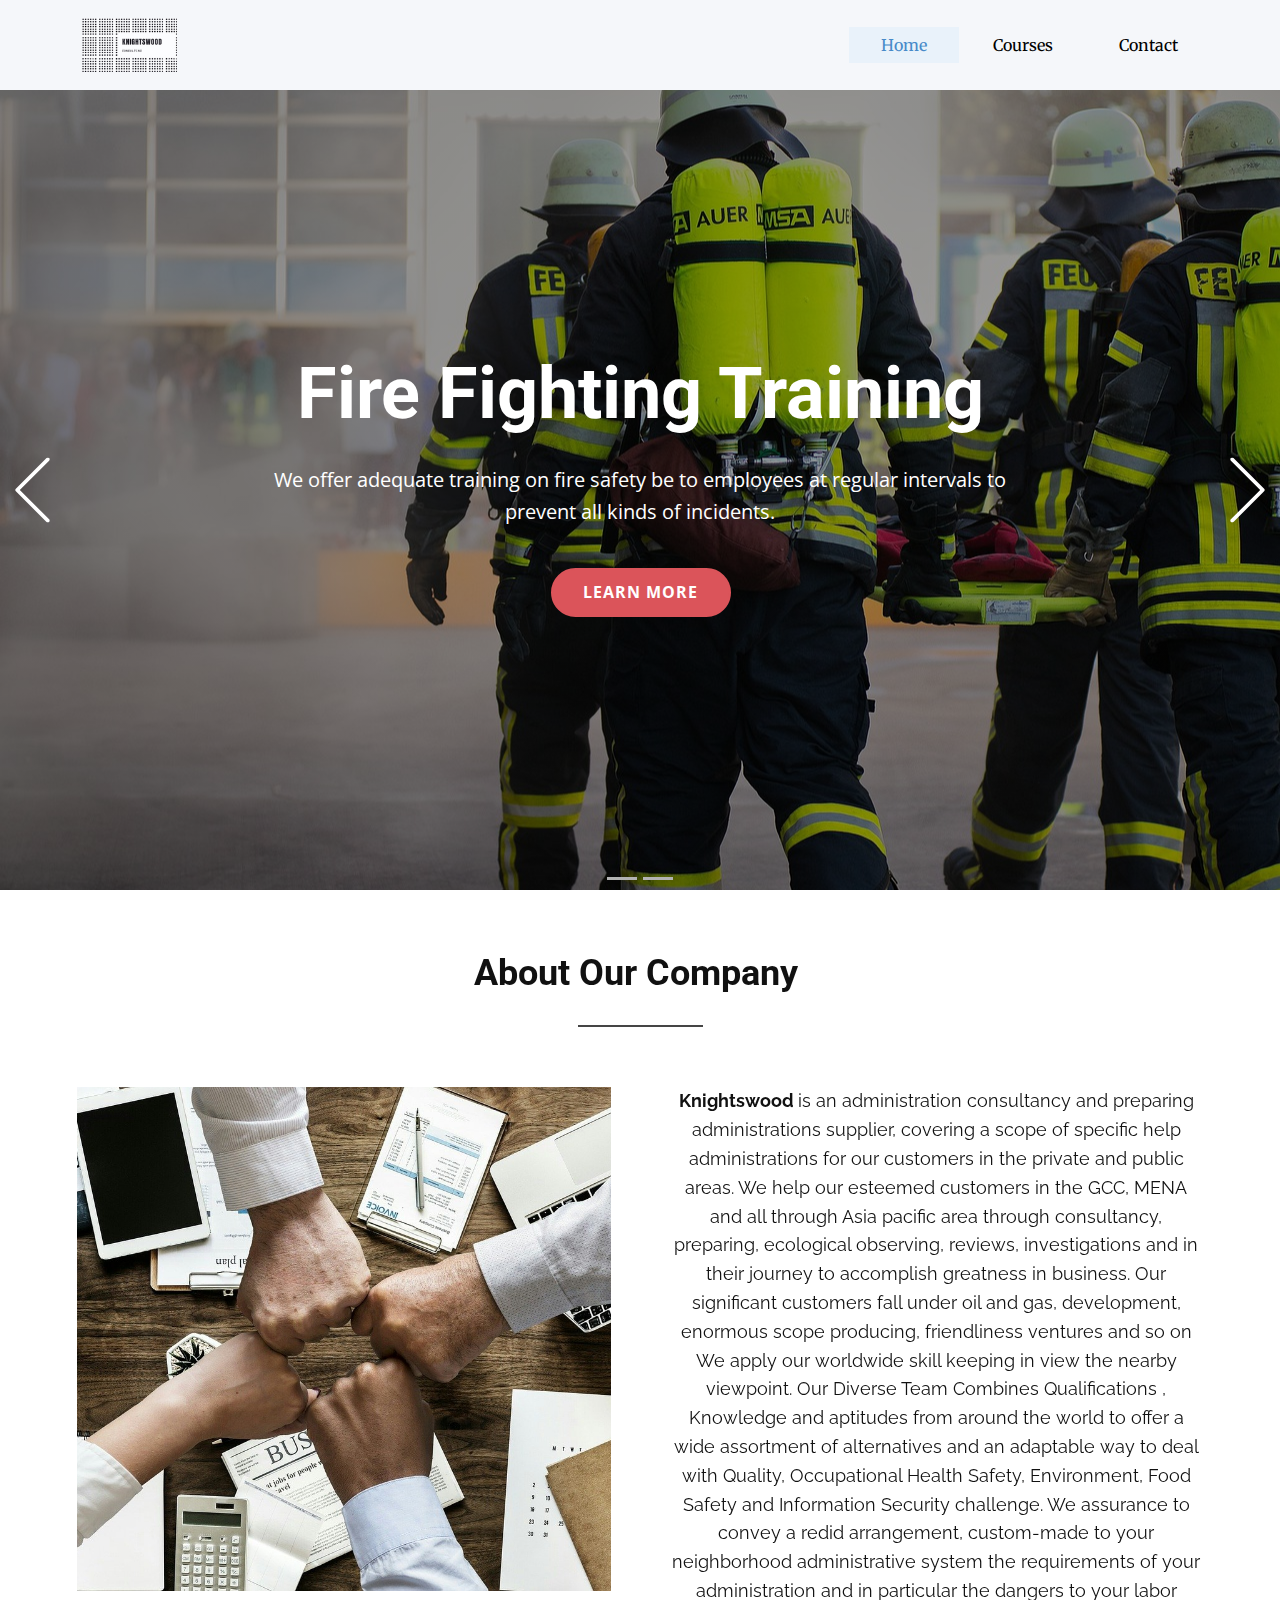
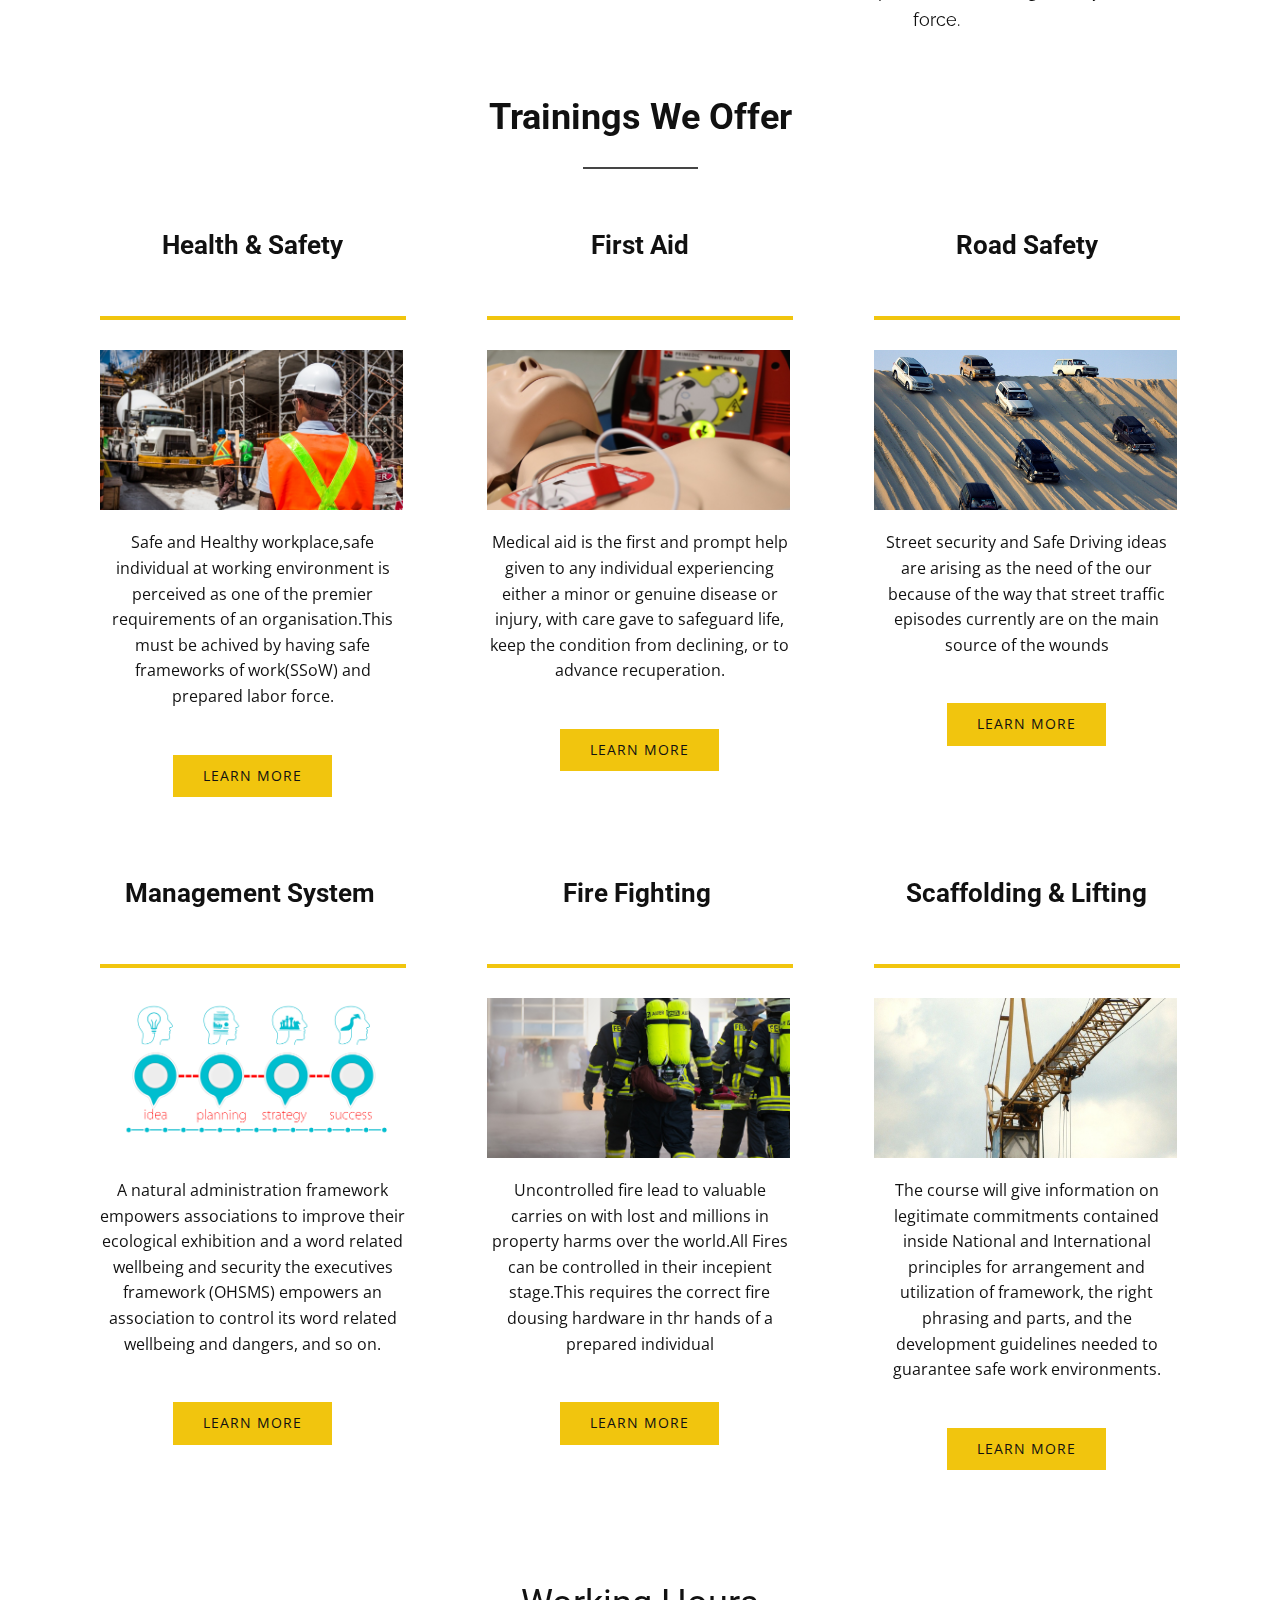
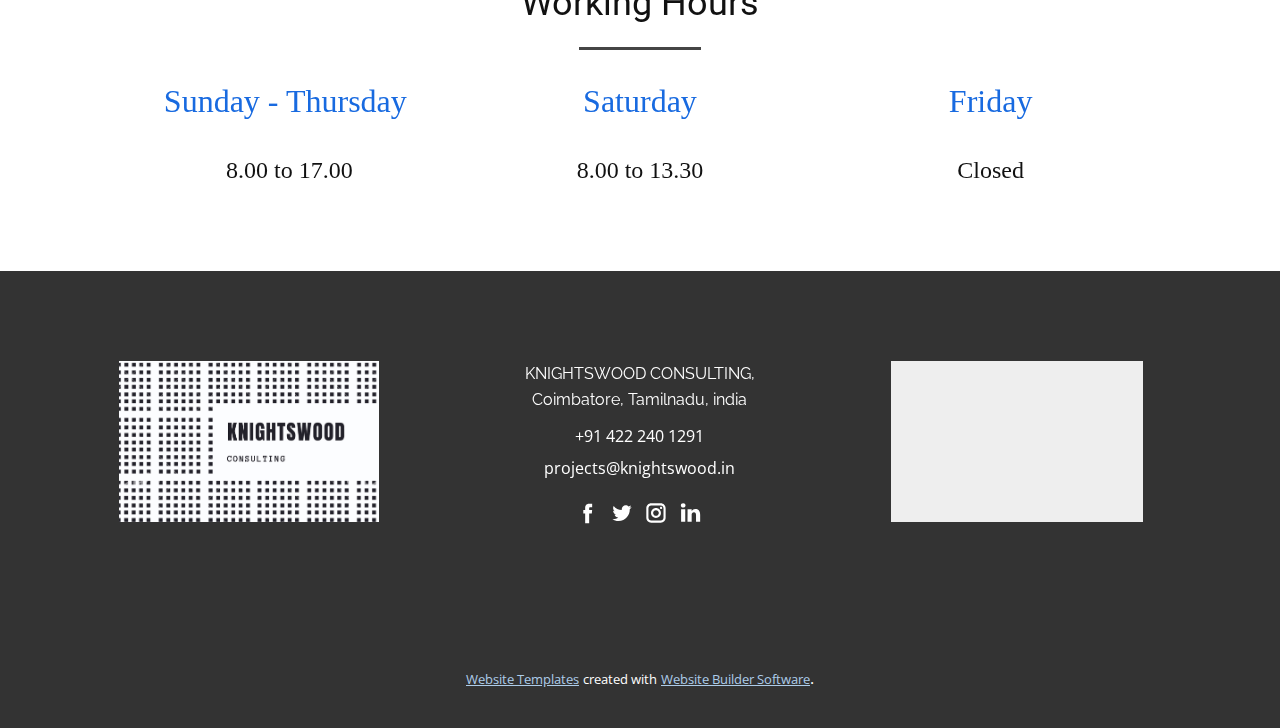
==== index.html @ fbf3221a "first commit" ====
<!DOCTYPE html>
<html style="font-size: 16px;">
  <head>
    <meta name="viewport" content="width=device-width, initial-scale=1.0">
    <meta charset="utf-8">
    <meta name="keywords" content="Fire Fighting Training, Defensive Driving Training, About Our Company, Trainings We Offer, Working Hours, Sunday - Thursday&nbsp;​, Saturday, Friday">
    <meta name="description" content="">
    <meta name="page_type" content="np-template-header-footer-from-plugin">
    <title>index</title>
    <link rel="stylesheet" href="nicepage.css" media="screen">
<link rel="stylesheet" href="index.css" media="screen">
    <script class="u-script" type="text/javascript" src="jquery.js" defer=""></script>
    <script class="u-script" type="text/javascript" src="nicepage.js" defer=""></script>
    <meta name="generator" content="Nicepage 3.0.9, nicepage.com">
    
    
    <link id="u-theme-google-font" rel="stylesheet" href="https://fonts.googleapis.com/css?family=Roboto:100,100i,300,300i,400,400i,500,500i,700,700i,900,900i|Open+Sans:300,300i,400,400i,600,600i,700,700i,800,800i">
    <link id="u-page-google-font" rel="stylesheet" href="https://fonts.googleapis.com/css?family=Raleway:100,100i,200,200i,300,300i,400,400i,500,500i,600,600i,700,700i,800,800i,900,900i|Merriweather:300,300i,400,400i,700,700i,900,990i">
    
    
    
    
    
    <script type="application/ld+json">{
		"@context": "http://schema.org",
		"@type": "Organization",
		"name": "",
		"url": "index.html",
		"logo": "images/logo1.png",
		"sameAs": []
}</script>
    <meta property="og:title" content="index">
    <meta property="og:type" content="website">
    <meta name="theme-color" content="#478ac9">
    <link rel="canonical" href="index.html">
    <meta property="og:url" content="index.html">
  </head>
  <body data-home-page="index.html" data-home-page-title="index" class="u-body"><header class="u-clearfix u-header u-palette-5-light-3 u-header" id="sec-bc02"><div class="u-clearfix u-sheet u-valign-middle u-sheet-1">
        <a href="https://nicepage.com" class="u-image u-logo u-image-1" data-image-width="150" data-image-height="86">
          <img src="images/logo1.png" class="u-logo-image u-logo-image-1" data-image-width="95.2308">
        </a>
        <nav class="u-menu u-menu-dropdown u-offcanvas u-menu-1">
          <div class="menu-collapse u-custom-font u-font-merriweather" style="font-size: 1rem; letter-spacing: 0px;">
            <a class="u-active-palette-1-light-3 u-border-active-palette-1-base u-border-hover-palette-1-light-1 u-border-no-left u-border-no-right u-border-no-top u-button-style u-custom-left-right-menu-spacing u-custom-padding-bottom u-custom-top-bottom-menu-spacing u-hover-grey-15 u-nav-link u-text-active-palette-1-base u-text-black u-text-hover-grey-75" href="#">
              <svg><use xmlns:xlink="http://www.w3.org/1999/xlink" xlink:href="#menu-hamburger"></use></svg>
              <svg version="1.1" xmlns="http://www.w3.org/2000/svg" xmlns:xlink="http://www.w3.org/1999/xlink"><defs><symbol id="menu-hamburger" viewBox="0 0 16 16" style="width: 16px; height: 16px;"><rect y="1" width="16" height="2"></rect><rect y="7" width="16" height="2"></rect><rect y="13" width="16" height="2"></rect>
</symbol>
</defs></svg>
            </a>
          </div>
          <div class="u-custom-menu u-nav-container">
            <ul class="u-custom-font u-font-merriweather u-nav u-spacing-2 u-unstyled u-nav-1"><li class="u-nav-item"><a class="u-active-palette-1-light-3 u-border-active-palette-1-base u-border-hover-palette-1-light-1 u-button-style u-hover-grey-15 u-nav-link u-text-active-palette-1-base u-text-black u-text-hover-grey-75" href="index.html" style="padding: 10px 32px;">Home</a>
</li><li class="u-nav-item"><a class="u-active-palette-1-light-3 u-border-active-palette-1-base u-border-hover-palette-1-light-1 u-button-style u-hover-grey-15 u-nav-link u-text-active-palette-1-base u-text-black u-text-hover-grey-75" href="Courses.html" style="padding: 10px 32px;">Courses</a>
</li><li class="u-nav-item"><a class="u-active-palette-1-light-3 u-border-active-palette-1-base u-border-hover-palette-1-light-1 u-button-style u-hover-grey-15 u-nav-link u-text-active-palette-1-base u-text-black u-text-hover-grey-75" href="Contact.html" style="padding: 10px 32px;">Contact</a>
</li></ul>
          </div>
          <div class="u-custom-menu u-nav-container-collapse">
            <div class="u-black u-container-style u-inner-container-layout u-opacity u-opacity-95 u-sidenav">
              <div class="u-sidenav-overflow">
                <div class="u-menu-close"></div>
                <ul class="u-align-center u-custom-font u-font-merriweather u-nav u-popupmenu-items u-unstyled u-nav-2"><li class="u-nav-item"><a class="u-button-style u-nav-link" href="index.html" style="padding: 10px 32px;">Home</a>
</li><li class="u-nav-item"><a class="u-button-style u-nav-link" href="Courses.html" style="padding: 10px 32px;">Courses</a>
</li><li class="u-nav-item"><a class="u-button-style u-nav-link" href="Contact.html" style="padding: 10px 32px;">Contact</a>
</li></ul>
              </div>
            </div>
            <div class="u-black u-menu-overlay u-opacity u-opacity-70"></div>
          </div>
        </nav>
      </div></header>
    <section id="carousel_bca4" class="u-carousel u-slide u-block-9ef8-1" data-u-ride="carousel" data-interval="5000">
      <ol class="u-absolute-hcenter u-carousel-indicators u-block-9ef8-2">
        <li data-u-target="#carousel_bca4" data-u-slide-to="0" class="u-active u-grey-30"></li>
        <li data-u-target="#carousel_bca4" class="u-grey-30" data-u-slide-to="1"></li>
      </ol>
      <div class="u-carousel-inner" role="listbox">
        <div class="skrollable skrollable-between u-active u-align-center u-carousel-item u-clearfix u-image u-shading u-section-1-1" src="" data-image-width="1280" data-image-height="853">
          <div class="u-clearfix u-sheet u-sheet-1">
            <h1 class="u-text u-text-1">Fire Fighting Training</h1>
            <p class="u-large-text u-text u-text-variant u-text-2">We offer adequate training on fire safety be to employees at regular intervals to prevent all kinds of incidents.</p>
            <div class="u-clearfix u-layout-wrap u-layout-wrap-1">
              <div class="u-layout">
                <div class="u-layout-row">
                  <div class="u-align-center-sm u-align-center-xs u-align-right-lg u-align-right-md u-align-right-xl u-container-style u-layout-cell u-left-cell u-size-60 u-layout-cell-1">
                    <div class="u-container-layout u-valign-bottom u-container-layout-1">
                      <a href="https://nicepage.com/templates" class="u-align-center u-border-2 u-border-palette-2-base u-btn u-btn-round u-button-style u-palette-2-base u-radius-50 u-btn-1">Learn More</a>
                    </div>
                  </div>
                </div>
              </div>
            </div>
          </div>
        </div>
        <div class="skrollable skrollable-between u-align-center u-carousel-item u-clearfix u-image u-shading u-section-1-2" src="" data-image-width="1280" data-image-height="853">
          <div class="u-clearfix u-sheet u-sheet-1">
            <h1 class="u-text u-text-1">Defensive Driving Training</h1>
            <p class="u-large-text u-text u-text-variant u-text-2">Protective driving is a type of preparation for vehicle drivers that makes them aware about the driving guidelines, standard driving practices and the necessary driving mechanics.</p>
            <a href="https://nicepage.com/wordpress-website-builder" class="u-border-2 u-border-palette-2-base u-btn u-btn-round u-button-style u-palette-2-base u-radius-50 u-btn-1">Learn More</a>
            <div class="u-border-3 u-border-palette-1-base u-container-style u-group u-group-1">
              <div class="u-container-layout u-container-layout-1"></div>
            </div>
            <div class="u-border-3 u-border-palette-1-base u-container-style u-group u-group-2">
              <div class="u-container-layout u-container-layout-2"></div>
            </div>
          </div>
        </div>
      </div>
      <a class="u-absolute-vcenter u-carousel-control u-carousel-control-prev u-text-body-alt-color u-block-9ef8-3" href="#carousel_bca4" role="button" data-u-slide="prev">
        <span aria-hidden="true">
          <svg viewBox="0 0 477.175 477.175"><path d="M145.188,238.575l215.5-215.5c5.3-5.3,5.3-13.8,0-19.1s-13.8-5.3-19.1,0l-225.1,225.1c-5.3,5.3-5.3,13.8,0,19.1l225.1,225
                    c2.6,2.6,6.1,4,9.5,4s6.9-1.3,9.5-4c5.3-5.3,5.3-13.8,0-19.1L145.188,238.575z"></path></svg>
        </span>
        <span class="sr-only">Previous</span>
      </a>
      <a class="u-absolute-vcenter u-carousel-control u-carousel-control-next u-text-body-alt-color u-block-9ef8-4" href="#carousel_bca4" role="button" data-u-slide="next">
        <span aria-hidden="true">
          <svg viewBox="0 0 477.175 477.175"><path d="M360.731,229.075l-225.1-225.1c-5.3-5.3-13.8-5.3-19.1,0s-5.3,13.8,0,19.1l215.5,215.5l-215.5,215.5
                    c-5.3,5.3-5.3,13.8,0,19.1c2.6,2.6,6.1,4,9.5,4c3.4,0,6.9-1.3,9.5-4l225.1-225.1C365.931,242.875,365.931,234.275,360.731,229.075z"></path></svg>
        </span>
        <span class="sr-only">Next</span>
      </a>
    </section>
    <section class="u-clearfix u-section-2" id="sec-6fca">
      <div class="u-clearfix u-sheet u-valign-middle-sm u-valign-middle-xs u-sheet-1">
        <h2 class="u-text u-text-1">About Our Company</h2>
        <div class="u-border-2 u-border-grey-dark-1 u-line u-line-horizontal u-line-1"></div>
        <div class="u-clearfix u-expanded-width u-gutter-0 u-layout-wrap u-layout-wrap-1">
          <div class="u-layout">
            <div class="u-layout-row">
              <div class="u-align-center-sm u-align-center-xs u-container-style u-expand-resize u-layout-cell u-left-cell u-size-30-xl u-size-59-lg u-size-59-md u-size-59-sm u-size-59-xs u-layout-cell-1">
                <div class="u-container-layout u-valign-top-xl u-container-layout-1">
                  <img class="u-image u-image-1" src="images/55e2d4404350a814f6da8c7dda793678153bdee757596c48732f7dd39648c158b0_1280.jpg" data-image-width="1280" data-image-height="807">
                </div>
              </div>
              <div class="u-align-center u-container-style u-expand-resize u-layout-cell u-right-cell u-size-1-lg u-size-1-md u-size-1-sm u-size-1-xs u-size-30-xl u-layout-cell-2">
                <div class="u-container-layout u-valign-top-xl u-container-layout-2">
                  <p class="u-align-center u-custom-font u-font-raleway u-large-text u-text u-text-variant u-text-2"><b>Knightswood </b>is an administration consultancy and preparing administrations supplier, covering a scope of specific help administrations for our customers in the private and public areas. We help our esteemed customers in the GCC, MENA and all through Asia pacific area through consultancy, preparing, ecological observing, reviews, investigations and in their journey to accomplish greatness in business. Our significant customers fall under oil and gas, development, enormous scope producing, friendliness ventures and so on We apply our worldwide skill keeping in view the nearby viewpoint. Our Diverse Team Combines Qualifications , Knowledge and aptitudes from around the world to offer a wide assortment of alternatives and an adaptable way to deal with Quality, Occupational Health Safety, Environment, Food Safety and Information Security challenge. We assurance to convey a redid arrangement, custom-made to your neighborhood administrative system the requirements of your administration and in particular the dangers to your labor force.
                  </p>
                </div>
              </div>
            </div>
          </div>
        </div>
      </div>
    </section>
    <section class="u-clearfix u-white u-section-3" id="sec-21d0">
      <div class="u-clearfix u-sheet u-sheet-1">
        <h2 class="u-text u-text-1">Trainings We Offer</h2>
        <div class="u-border-2 u-border-grey-dark-1 u-line u-line-horizontal u-line-1"></div>
        <div class="u-expanded-width u-list u-repeater u-list-1">
          <div class="u-container-style u-list-item u-repeater-item u-video-cover u-white">
            <div class="u-container-layout u-similar-container u-container-layout-1">
              <h3 class="u-align-center u-text u-text-2">Health &amp; Safety </h3>
              <div class="u-border-4 u-border-palette-3-base u-expanded-width u-line u-line-horizontal u-line-2"></div>
              <img alt="" class="u-expanded-width-lg u-expanded-width-md u-expanded-width-sm u-expanded-width-xs u-image u-image-default u-image-1" data-image-width="150" data-image-height="99" src="images/54e5d24b4e53ac14f6da8c7dda793678153bdee757596c48732f7dd3954bc35dbe_1280.jpg">
              <p class="u-align-center u-text u-text-default u-text-3">Safe and Healthy workplace,safe individual at working environment is perceived as one of the premier requirements of an organisation.This must be achived by having safe frameworks of work(SSoW) and prepared labor force.</p>
              <a href="" class="u-align-center u-btn u-button-style u-palette-3-base u-btn-1">learn more</a>
            </div>
          </div>
          <div class="u-container-style u-list-item u-repeater-item u-video-cover u-white u-list-item-2">
            <div class="u-container-layout u-similar-container u-container-layout-2">
              <h3 class="u-align-center u-text u-text-4">First Aid</h3>
              <div class="u-border-4 u-border-palette-3-base u-expanded-width u-line u-line-horizontal u-line-3"></div>
              <img alt="" class="u-expanded-width-lg u-expanded-width-md u-expanded-width-sm u-expanded-width-xs u-image u-image-default u-image-2" data-image-width="1280" data-image-height="853" src="images/52e0dd4a4f5ba514f6da8c7dda793678153bdee757596c48732f7dd3954bc351be_1280.jpg">
              <p class="u-align-center u-text u-text-default u-text-5">Medical aid is the first and prompt help given to any individual experiencing either a minor or genuine disease or injury, with care gave to safeguard life, keep the condition from declining, or to advance recuperation.</p>
              <a href="" class="u-align-center u-btn u-button-style u-palette-3-base u-btn-2">learn more</a>
            </div>
          </div>
          <div class="u-container-style u-list-item u-repeater-item u-video-cover u-white u-list-item-3">
            <div class="u-container-layout u-similar-container u-container-layout-3">
              <h3 class="u-align-center u-text u-text-6">Road Safety</h3>
              <div class="u-border-4 u-border-palette-3-base u-expanded-width u-line u-line-horizontal u-line-4"></div>
              <img alt="" class="u-expanded-width-lg u-expanded-width-md u-expanded-width-sm u-expanded-width-xs u-image u-image-default u-image-3" data-image-width="150" data-image-height="117" src="images/309035320-0.jpeg">
              <p class="u-align-center u-text u-text-default u-text-7">Street security and Safe Driving ideas are arising as the need of the our because of the way that street traffic episodes currently are on the main source of the wounds</p>
              <a href="" class="u-align-center u-btn u-button-style u-palette-3-base u-btn-3">learn more</a>
            </div>
          </div>
          <div class="u-container-style u-list-item u-repeater-item u-video-cover u-white u-list-item-4">
            <div class="u-container-layout u-similar-container u-container-layout-4">
              <h3 class="u-align-center u-text u-text-8">Management System&nbsp;</h3>
              <div class="u-border-4 u-border-palette-3-base u-expanded-width u-line u-line-horizontal u-line-5"></div>
              <img alt="" class="u-expanded-width-lg u-expanded-width-md u-expanded-width-sm u-expanded-width-xs u-image u-image-default u-image-4" data-image-width="150" data-image-height="99" src="images/55e1dd4a4d5bab14f6da8c7dda793678153bdee757596c48732f7dd3954ac659b1_1280.png">
              <p class="u-align-center u-text u-text-default u-text-9">A natural administration framework empowers associations to improve their ecological exhibition and a word related wellbeing and security the executives framework (OHSMS) empowers an association to control its word related wellbeing and dangers, and so on.</p>
              <a href="" class="u-align-center u-btn u-button-style u-palette-3-base u-btn-4">learn more</a>
            </div>
          </div>
          <div class="u-container-style u-list-item u-repeater-item u-video-cover u-white u-list-item-5">
            <div class="u-container-layout u-similar-container u-container-layout-5">
              <h3 class="u-align-center u-text u-text-10">Fire Fighting&nbsp;</h3>
              <div class="u-border-4 u-border-palette-3-base u-expanded-width u-line u-line-horizontal u-line-6"></div>
              <img alt="" class="u-expanded-width-lg u-expanded-width-md u-expanded-width-sm u-expanded-width-xs u-image u-image-default u-image-5" data-image-width="1280" data-image-height="853" src="images/52e4dc464e5aa414f6da8c7dda793678153bdee757596c48732f7dd3954bc35abf_1280.jpg">
              <p class="u-align-center u-text u-text-default u-text-11">Uncontrolled fire lead to valuable carries on with lost and millions in property harms over the world.All Fires can be controlled in their incepient stage.This requires the correct fire dousing hardware in thr hands of a prepared individual</p>
              <a href="" class="u-align-center u-btn u-button-style u-palette-3-base u-btn-5">learn more</a>
            </div>
          </div>
          <div class="u-container-style u-list-item u-repeater-item u-video-cover u-white u-list-item-6">
            <div class="u-container-layout u-similar-container u-container-layout-6">
              <h3 class="u-align-center u-text u-text-12">Scaffolding &amp; Lifting</h3>
              <div class="u-border-4 u-border-palette-3-base u-expanded-width u-line u-line-horizontal u-line-7"></div>
              <img alt="" class="u-expanded-width-lg u-expanded-width-md u-expanded-width-sm u-expanded-width-xs u-image u-image-default u-image-6" data-image-width="960" data-image-height="1280" src="images/5fe9d1404852b108f5d084609629317e113fdce15b4c704f75297cd69049c75e_1280.jpg">
              <p class="u-align-center u-text u-text-default u-text-13">The course will give information on legitimate commitments contained inside National and International principles for arrangement and utilization of framework, the right phrasing and parts, and the development guidelines needed to guarantee safe work environments.</p>
              <a href="" class="u-align-center u-btn u-button-style u-palette-3-base u-btn-6">learn more</a>
            </div>
          </div>
        </div>
      </div>
    </section>
    <section class="u-clearfix u-valign-middle-md u-white u-section-4" id="carousel_5b48">
      <div class="u-clearfix u-sheet u-valign-middle-xl u-sheet-1">
        <h2 class="u-text u-text-default u-text-1">Working Hours</h2>
        <div class="u-border-3 u-border-grey-dark-1 u-line u-line-horizontal u-line-1"></div>
        <div class="u-expanded-width-lg u-expanded-width-md u-expanded-width-sm u-expanded-width-xs u-list u-repeater u-list-1">
          <div class="u-container-style u-list-item u-repeater-item u-white u-list-item-1">
            <div class="u-container-layout u-similar-container u-container-layout-1">
              <h2 class="u-align-center u-custom-font u-font-georgia u-text u-text-custom-color-1 u-text-2">Sunday - Thursday&nbsp; </h2>
              <p class="u-align-center u-custom-font u-font-georgia u-text u-text-3">8.00 to 17.00</p>
            </div>
          </div>
          <div class="u-container-style u-list-item u-repeater-item u-white">
            <div class="u-container-layout u-similar-container u-container-layout-2">
              <h2 class="u-align-center u-custom-font u-font-georgia u-text u-text-custom-color-1 u-text-4">Saturday</h2>
              <p class="u-align-center u-custom-font u-font-georgia u-text u-text-5">8.00 to 13.30</p>
            </div>
          </div>
          <div class="u-container-style u-list-item u-repeater-item u-white">
            <div class="u-container-layout u-similar-container u-container-layout-3">
              <h2 class="u-align-center u-custom-font u-font-georgia u-text u-text-custom-color-1 u-text-6">Friday</h2>
              <p class="u-align-center u-custom-font u-font-georgia u-text u-text-7">Closed</p>
            </div>
          </div>
        </div>
      </div>
    </section>
    
    
    <footer class="u-clearfix u-footer u-grey-80" id="sec-cf75"><div class="u-clearfix u-sheet u-valign-middle-lg u-valign-middle-xl u-sheet-1">
        <div class="u-clearfix u-expanded-width u-gutter-34 u-layout-wrap u-layout-wrap-1">
          <div class="u-gutter-0 u-layout">
            <div class="u-layout-row">
              <div class="u-container-style u-layout-cell u-size-18-md u-size-18-sm u-size-18-xs u-size-20-lg u-size-20-xl u-layout-cell-1">
                <div class="u-container-layout u-valign-middle-xs u-container-layout-1">
                  <img class="u-expand-resize u-expanded-width-xs u-image u-image-1" src="images/logo2.png">
                </div>
              </div>
              <div class="u-align-center-sm u-align-center-xs u-container-style u-layout-cell u-size-20-lg u-size-20-xl u-size-21-md u-size-21-sm u-size-21-xs u-layout-cell-2">
                <div class="u-container-layout u-valign-top-md u-valign-top-sm u-valign-top-xs u-container-layout-2">
                  <p class="u-align-center-lg u-align-center-md u-align-center-xl u-custom-font u-font-raleway u-text u-text-1">KNIGHTSWOOD CONSULTING,<br>Coimbatore, Tamilnadu, india
                  </p>
                  <a href="tel:+91 422 240 1291" class="u-active-none u-btn u-button-style u-hover-none u-none u-text-white u-btn-1">+91 422 240 1291</a>
                  <a href="mailto:projects@knightswood.in" class="u-btn u-button-style u-none u-text-white u-btn-2">projects@knightswood.in</a>
                  <div class="u-social-icons u-spacing-10 u-social-icons-1">
                    <a class="u-social-url" target="_blank" href=""><span class="u-icon u-icon-circle u-social-facebook u-social-type-logo u-icon-1"><svg class="u-svg-link" preserveAspectRatio="xMidYMin slice" viewBox="0 0 112 112" style=""><use xmlns:xlink="http://www.w3.org/1999/xlink" xlink:href="#svg-7787"></use></svg><svg xmlns="http://www.w3.org/2000/svg" xmlns:xlink="http://www.w3.org/1999/xlink" version="1.1" xml:space="preserve" class="u-svg-content" viewBox="0 0 112 112" x="0px" y="0px" id="svg-7787"><path d="M75.5,28.8H65.4c-1.5,0-4,0.9-4,4.3v9.4h13.9l-1.5,15.8H61.4v45.1H42.8V58.3h-8.8V42.4h8.8V32.2 c0-7.4,3.4-18.8,18.8-18.8h13.8v15.4H75.5z"></path></svg></span>
                    </a>
                    <a class="u-social-url" target="_blank" href=""><span class="u-icon u-icon-circle u-social-twitter u-social-type-logo u-icon-2"><svg class="u-svg-link" preserveAspectRatio="xMidYMin slice" viewBox="0 0 112 112" style=""><use xmlns:xlink="http://www.w3.org/1999/xlink" xlink:href="#svg-55c5"></use></svg><svg xmlns="http://www.w3.org/2000/svg" xmlns:xlink="http://www.w3.org/1999/xlink" version="1.1" xml:space="preserve" class="u-svg-content" viewBox="0 0 112 112" x="0px" y="0px" id="svg-55c5"><path d="M92.2,38.2c0,0.8,0,1.6,0,2.3c0,24.3-18.6,52.4-52.6,52.4c-10.6,0.1-20.2-2.9-28.5-8.2 c1.4,0.2,2.9,0.2,4.4,0.2c8.7,0,16.7-2.9,23-7.9c-8.1-0.2-14.9-5.5-17.3-12.8c1.1,0.2,2.4,0.2,3.4,0.2c1.6,0,3.3-0.2,4.8-0.7 c-8.4-1.6-14.9-9.2-14.9-18c0-0.2,0-0.2,0-0.2c2.5,1.4,5.4,2.2,8.4,2.3c-5-3.3-8.3-8.9-8.3-15.4c0-3.4,1-6.5,2.5-9.2 c9.1,11.1,22.7,18.5,38,19.2c-0.2-1.4-0.4-2.8-0.4-4.3c0.1-10,8.3-18.2,18.5-18.2c5.4,0,10.1,2.2,13.5,5.7c4.3-0.8,8.1-2.3,11.7-4.5 c-1.4,4.3-4.3,7.9-8.1,10.1c3.7-0.4,7.3-1.4,10.6-2.9C98.9,32.3,95.7,35.5,92.2,38.2z"></path></svg></span>
                    </a>
                    <a class="u-social-url" target="_blank" href=""><span class="u-icon u-icon-circle u-social-instagram u-social-type-logo u-icon-3"><svg class="u-svg-link" preserveAspectRatio="xMidYMin slice" viewBox="0 0 112 112" style=""><use xmlns:xlink="http://www.w3.org/1999/xlink" xlink:href="#svg-3997"></use></svg><svg xmlns="http://www.w3.org/2000/svg" xmlns:xlink="http://www.w3.org/1999/xlink" version="1.1" xml:space="preserve" class="u-svg-content" viewBox="0 0 112 112" x="0px" y="0px" id="svg-3997"><path d="M55.9,32.9c-12.8,0-23.2,10.4-23.2,23.2s10.4,23.2,23.2,23.2s23.2-10.4,23.2-23.2S68.7,32.9,55.9,32.9z M55.9,69.4c-7.4,0-13.3-6-13.3-13.3c-0.1-7.4,6-13.3,13.3-13.3s13.3,6,13.3,13.3C69.3,63.5,63.3,69.4,55.9,69.4z"></path><path d="M79.7,26.8c-3,0-5.4,2.5-5.4,5.4s2.5,5.4,5.4,5.4c3,0,5.4-2.5,5.4-5.4S82.7,26.8,79.7,26.8z"></path><path d="M78.2,11H33.5C21,11,10.8,21.3,10.8,33.7v44.7c0,12.6,10.2,22.8,22.7,22.8h44.7c12.6,0,22.7-10.2,22.7-22.7 V33.7C100.8,21.1,90.6,11,78.2,11z M91,78.4c0,7.1-5.8,12.8-12.8,12.8H33.5c-7.1,0-12.8-5.8-12.8-12.8V33.7 c0-7.1,5.8-12.8,12.8-12.8h44.7c7.1,0,12.8,5.8,12.8,12.8V78.4z"></path></svg></span>
                    </a>
                    <a class="u-social-url" target="_blank" href=""><span class="u-icon u-icon-circle u-social-linkedin u-social-type-logo u-icon-4"><svg class="u-svg-link" preserveAspectRatio="xMidYMin slice" viewBox="0 0 112 112" style=""><use xmlns:xlink="http://www.w3.org/1999/xlink" xlink:href="#svg-e65d"></use></svg><svg xmlns="http://www.w3.org/2000/svg" xmlns:xlink="http://www.w3.org/1999/xlink" version="1.1" xml:space="preserve" class="u-svg-content" viewBox="0 0 112 112" x="0px" y="0px" id="svg-e65d"><path d="M33.8,96.8H14.5v-58h19.3V96.8z M24.1,30.9L24.1,30.9c-6.6,0-10.8-4.5-10.8-10.1c0-5.8,4.3-10.1,10.9-10.1 S34.9,15,35.1,20.8C35.1,26.4,30.8,30.9,24.1,30.9z M103.3,96.8H84.1v-31c0-7.8-2.7-13.1-9.8-13.1c-5.3,0-8.5,3.6-9.9,7.1 c-0.6,1.3-0.6,3-0.6,4.8V97H44.5c0,0,0.3-52.6,0-58h19.3v8.2c2.6-3.9,7.2-9.6,17.4-9.6c12.7,0,22.2,8.4,22.2,26.1V96.8z"></path></svg></span>
                    </a>
                  </div>
                </div>
              </div>
              <div class="u-align-center-sm u-align-center-xs u-align-left-md u-align-right-lg u-align-right-xl u-container-style u-layout-cell u-right-cell u-size-20-lg u-size-20-xl u-size-21-md u-size-21-sm u-size-21-xs u-layout-cell-3">
                <div class="u-container-layout u-valign-top-xs u-container-layout-3">
                  <div class="u-expanded-width-lg u-expanded-width-md u-expanded-width-xs u-grey-light-2 u-map u-map-1">
                    <div class="embed-responsive">
                      <iframe class="embed-responsive-item" src="//maps.google.com/maps?output=embed&amp;q=No%20477%20Kanuvai%2C%20Thadagam%20Main%20Rd%2C%20Somayampalayam%2C%20Tamil%20Nadu%20641108&amp;z=10&amp;t=m" data-map="[base64]"></iframe>
                    </div>
                  </div>
                </div>
              </div>
            </div>
          </div>
        </div>
      </div></footer>
    <section class="u-backlink u-clearfix u-grey-80">
      <a class="u-link" href="https://nicepage.com/website-templates" target="_blank">
        <span>Website Templates</span>
      </a>
      <p class="u-text">
        <span>created with</span>
      </p>
      <a class="u-link" href="https://nicepage.com/" target="_blank">
        <span>Website Builder Software</span>
      </a>. 
    </section><span style="height: 64px; width: 64px; margin-left: 0px; margin-right: auto; margin-top: 0px; background-image: none; right: 20px; bottom: 20px" class="u-back-to-top u-icon u-icon-circle u-opacity u-opacity-85 u-palette-1-base u-spacing-15" data-href="#">
        <svg class="u-svg-link" preserveAspectRatio="xMidYMin slice" viewBox="0 0 551.13 551.13"><use xmlns:xlink="http://www.w3.org/1999/xlink" xlink:href="#svg-1d98"></use></svg>
        <svg class="u-svg-content" enable-background="new 0 0 551.13 551.13" viewBox="0 0 551.13 551.13" xmlns="http://www.w3.org/2000/svg" id="svg-1d98"><path d="m275.565 189.451 223.897 223.897h51.668l-275.565-275.565-275.565 275.565h51.668z"></path></svg>
    </span>
  </body>
</html>
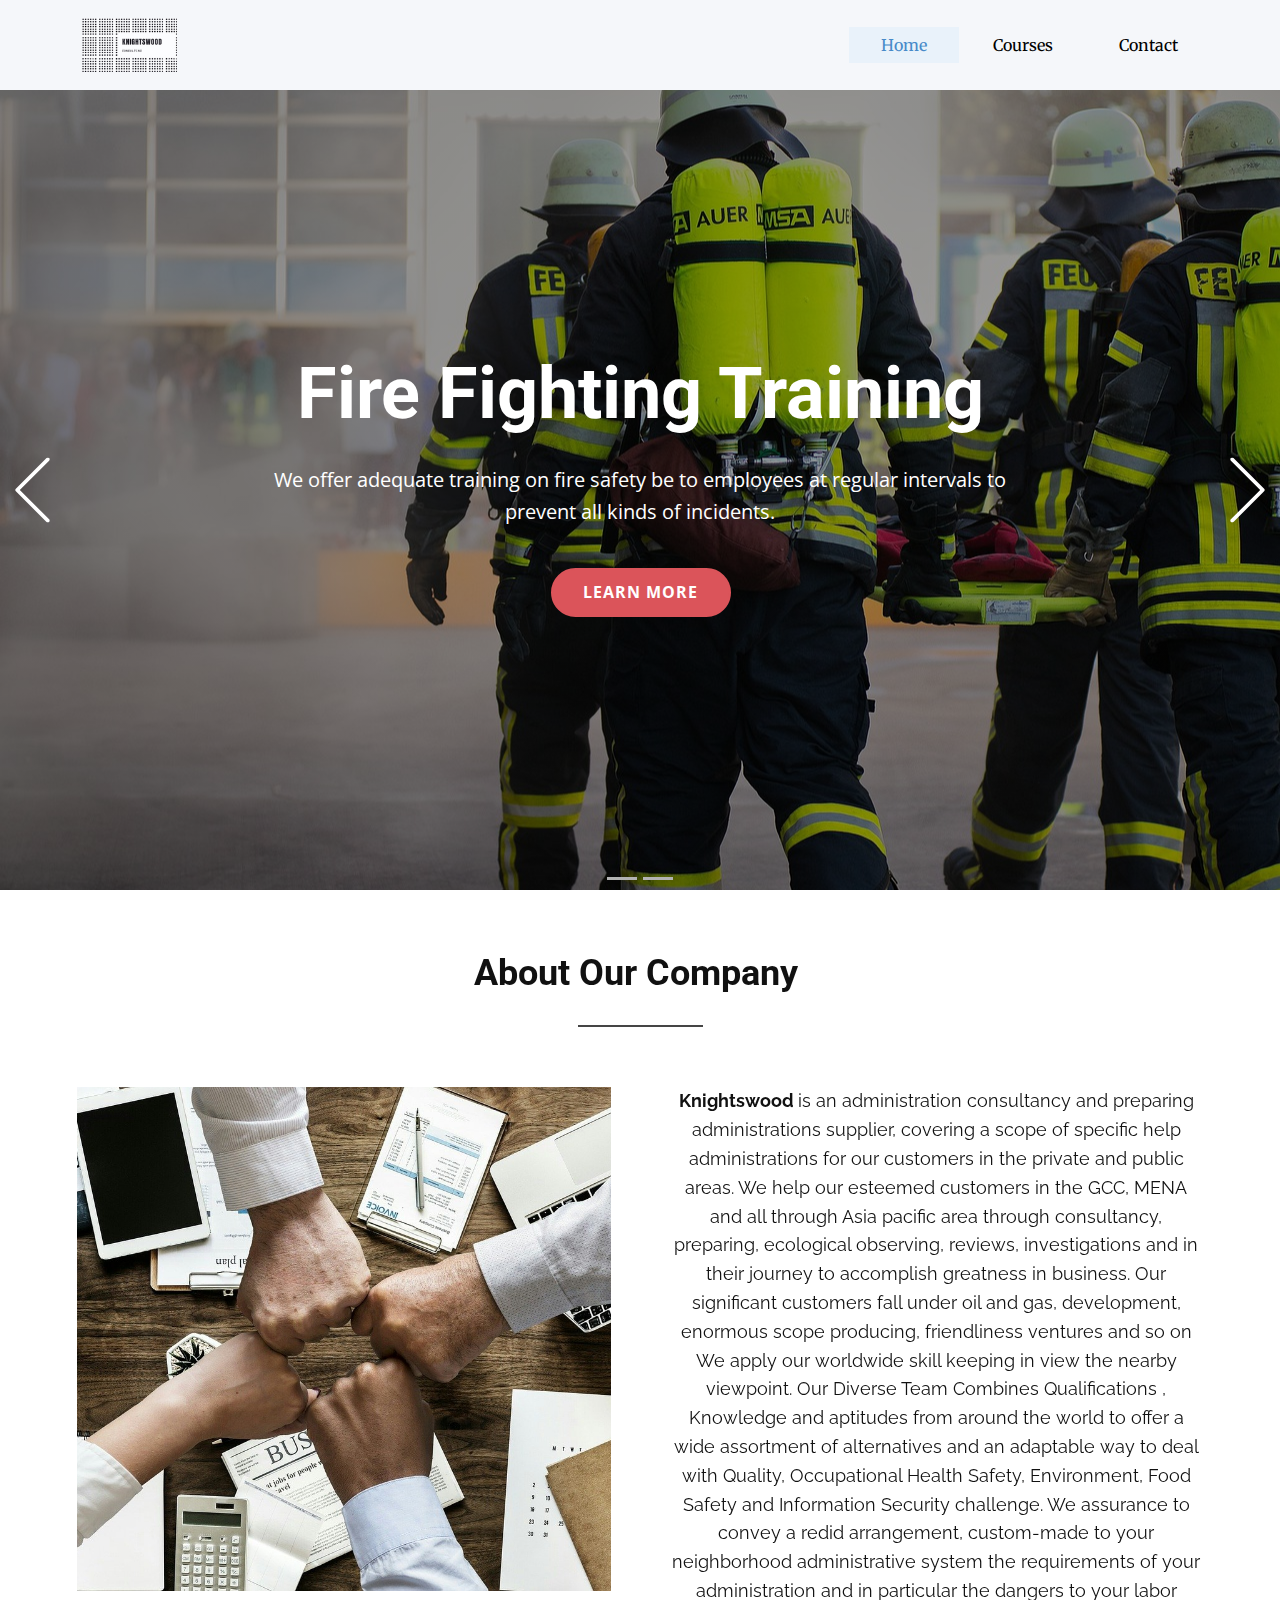
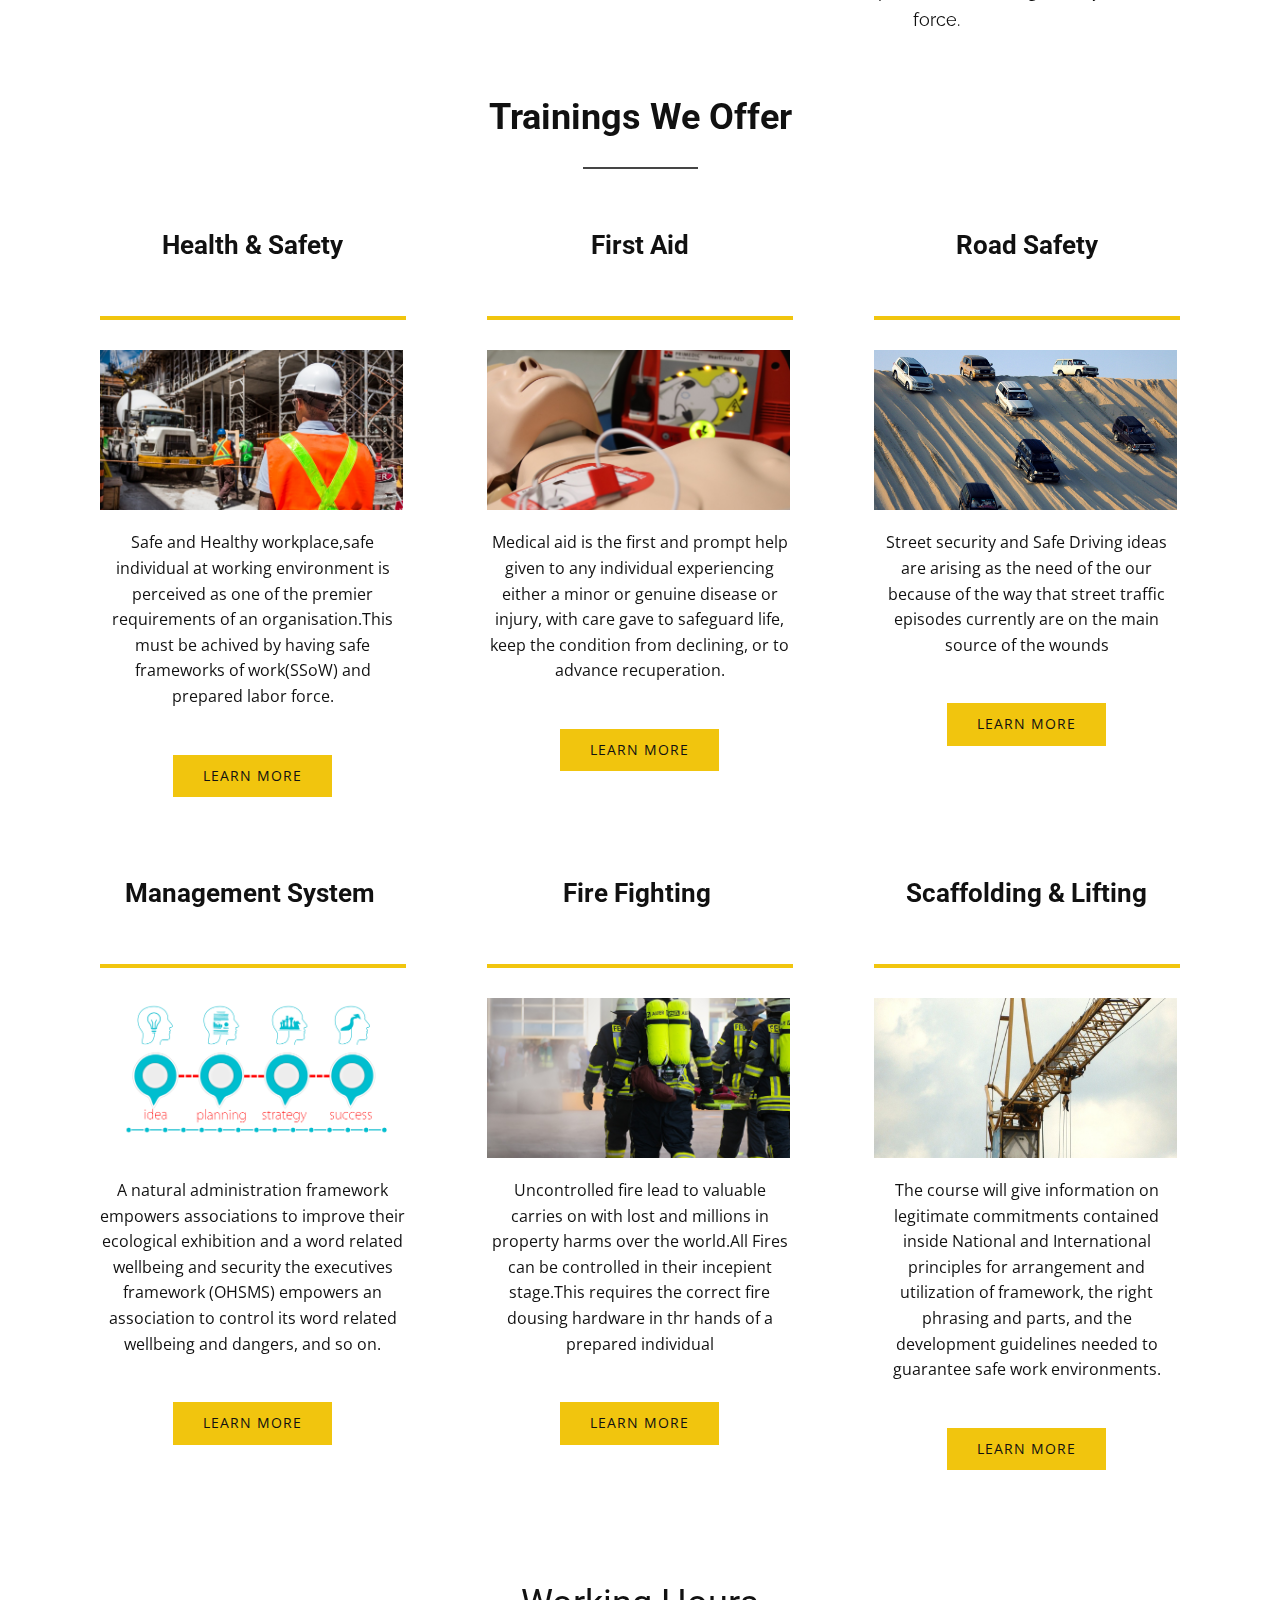
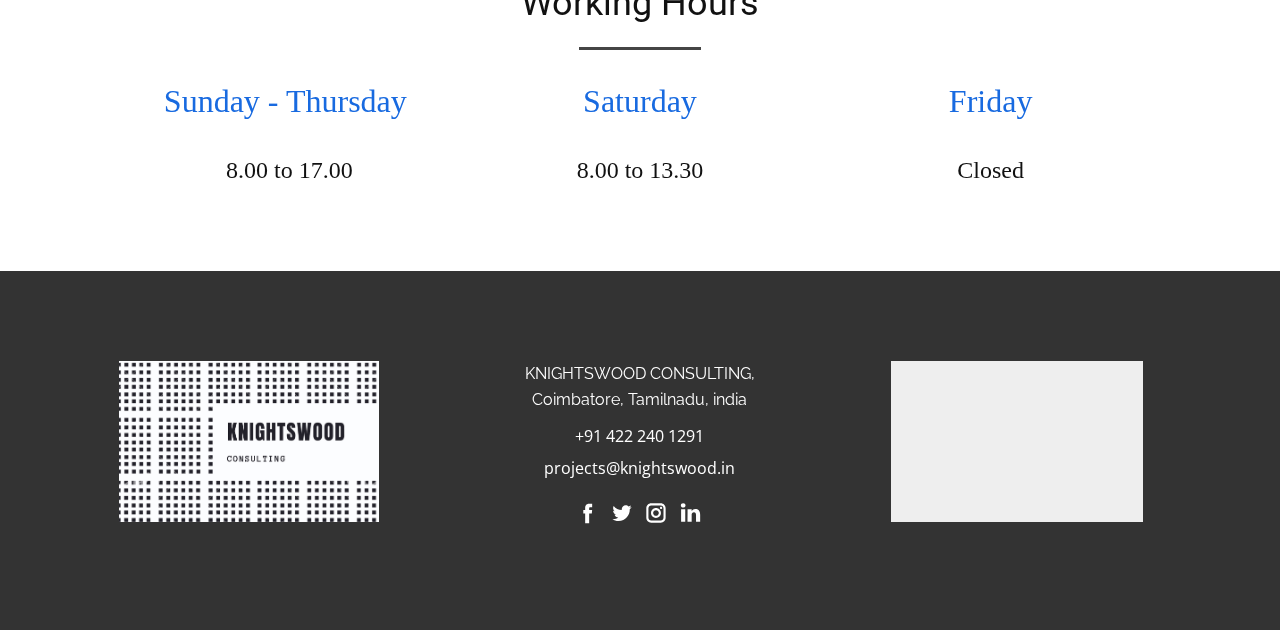
==== commit 163f556e: "Update index.html" ====
--- a/index.html
+++ b/index.html
@@ -6,7 +6,7 @@
     <meta name="keywords" content="Fire Fighting Training, Defensive Driving Training, About Our Company, Trainings We Offer, Working Hours, Sunday - Thursday&nbsp;​, Saturday, Friday">
     <meta name="description" content="">
     <meta name="page_type" content="np-template-header-footer-from-plugin">
-    <title>index</title>
+    <title>KNIGHTSWOOD</title>
     <link rel="stylesheet" href="nicepage.css" media="screen">
 <link rel="stylesheet" href="index.css" media="screen">
     <script class="u-script" type="text/javascript" src="jquery.js" defer=""></script>
@@ -273,19 +273,5 @@
           </div>
         </div>
       </div></footer>
-    <section class="u-backlink u-clearfix u-grey-80">
-      <a class="u-link" href="https://nicepage.com/website-templates" target="_blank">
-        <span>Website Templates</span>
-      </a>
-      <p class="u-text">
-        <span>created with</span>
-      </p>
-      <a class="u-link" href="https://nicepage.com/" target="_blank">
-        <span>Website Builder Software</span>
-      </a>. 
-    </section><span style="height: 64px; width: 64px; margin-left: 0px; margin-right: auto; margin-top: 0px; background-image: none; right: 20px; bottom: 20px" class="u-back-to-top u-icon u-icon-circle u-opacity u-opacity-85 u-palette-1-base u-spacing-15" data-href="#">
-        <svg class="u-svg-link" preserveAspectRatio="xMidYMin slice" viewBox="0 0 551.13 551.13"><use xmlns:xlink="http://www.w3.org/1999/xlink" xlink:href="#svg-1d98"></use></svg>
-        <svg class="u-svg-content" enable-background="new 0 0 551.13 551.13" viewBox="0 0 551.13 551.13" xmlns="http://www.w3.org/2000/svg" id="svg-1d98"><path d="m275.565 189.451 223.897 223.897h51.668l-275.565-275.565-275.565 275.565h51.668z"></path></svg>
-    </span>
   </body>
-</html>+</html>
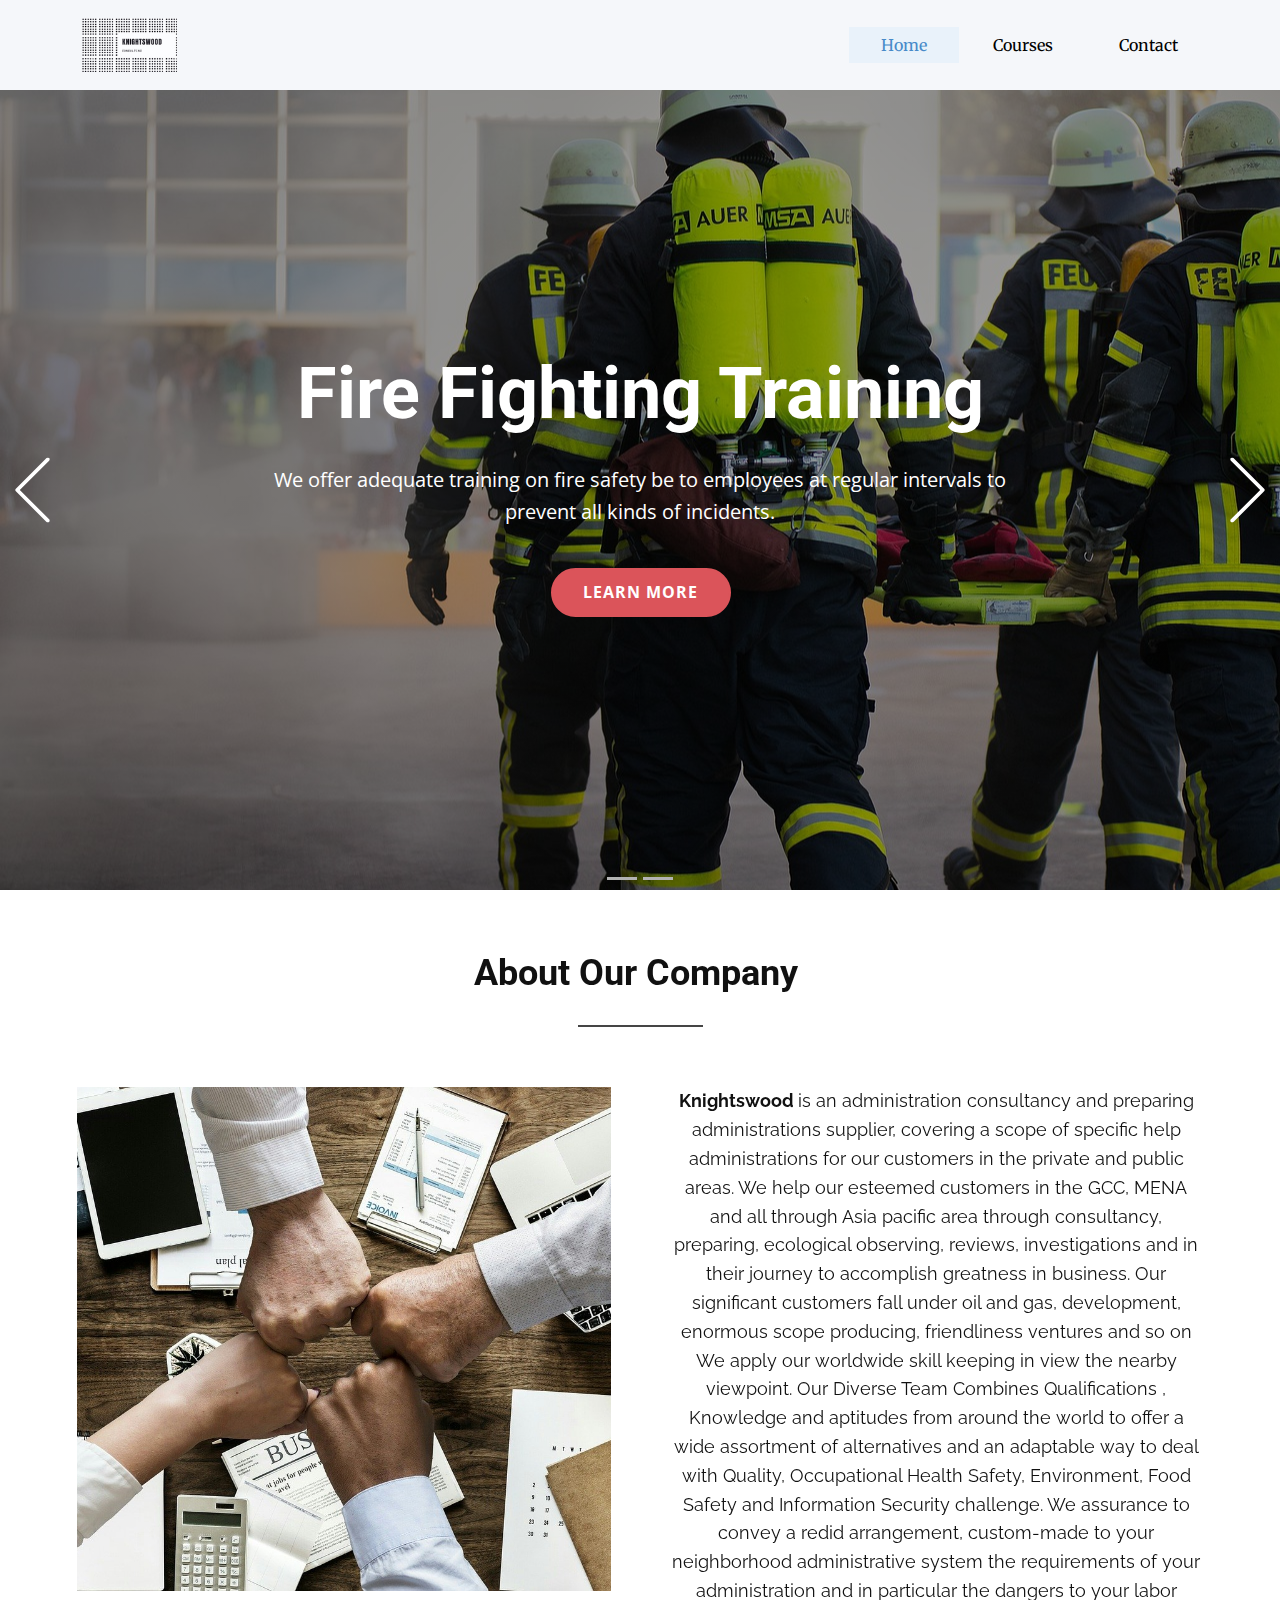
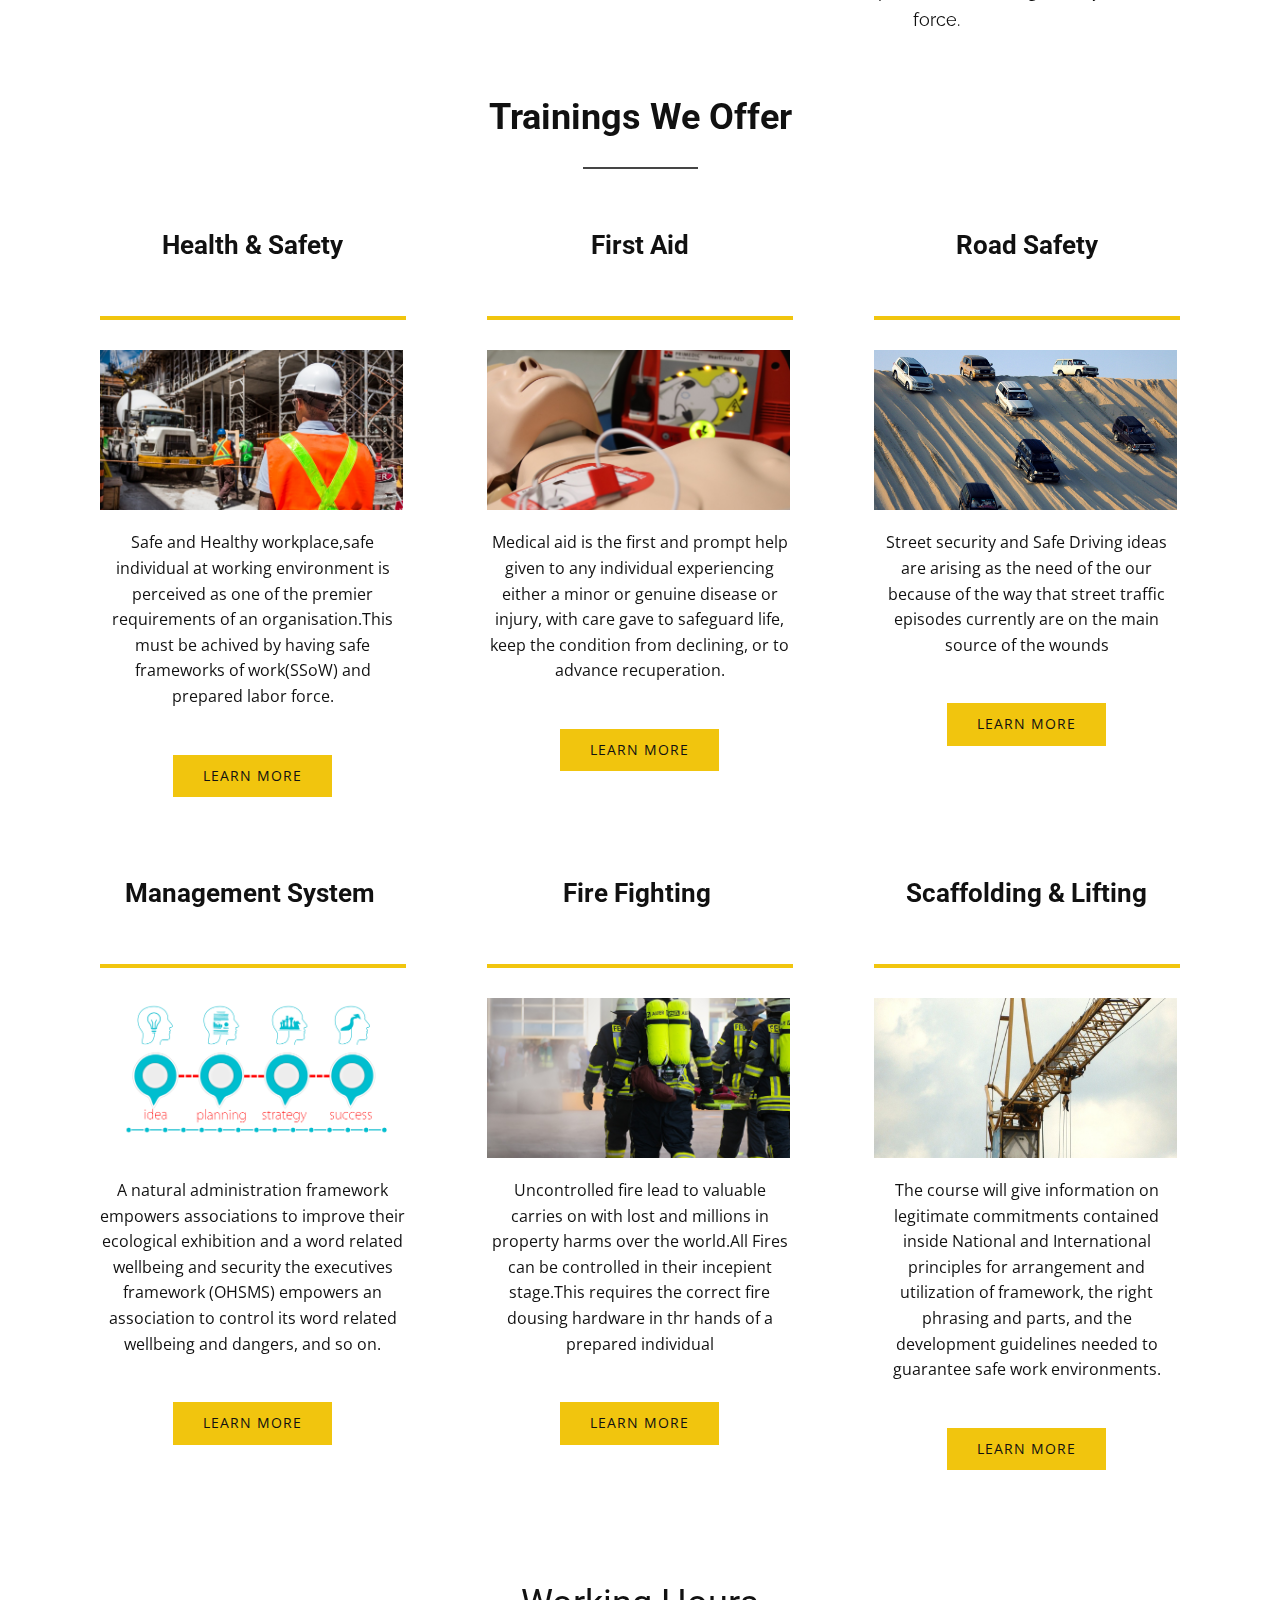
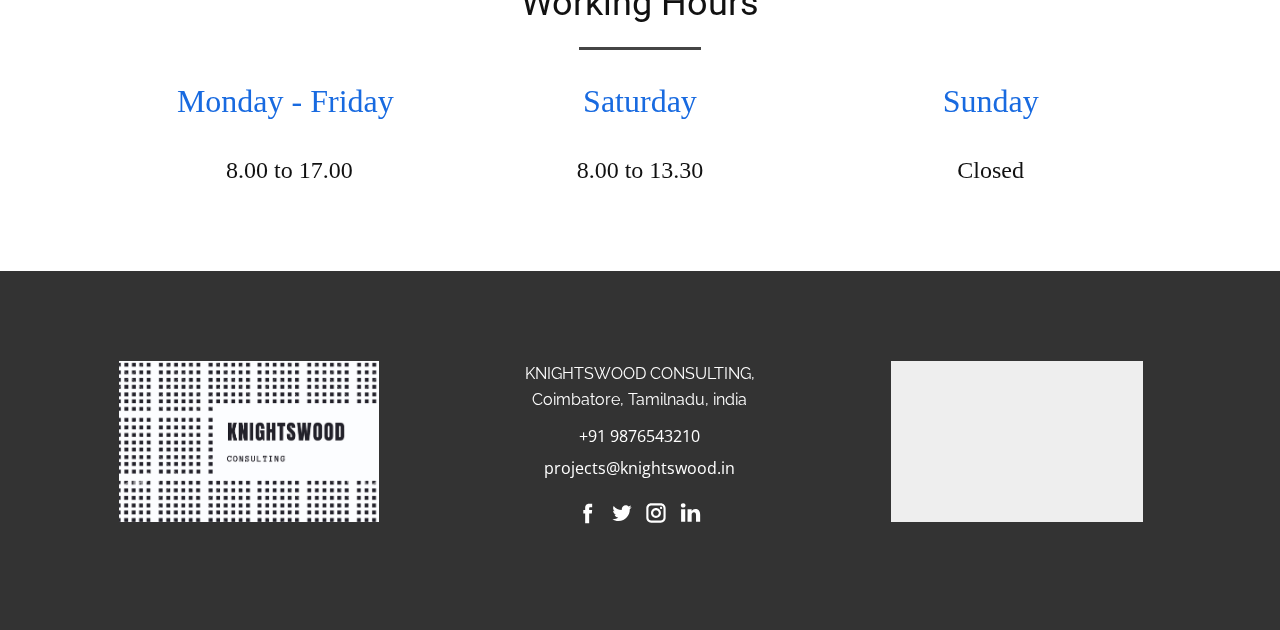
==== commit d8e29182: "Update index.html" ====
--- a/index.html
+++ b/index.html
@@ -96,12 +96,6 @@
             <h1 class="u-text u-text-1">Defensive Driving Training</h1>
             <p class="u-large-text u-text u-text-variant u-text-2">Protective driving is a type of preparation for vehicle drivers that makes them aware about the driving guidelines, standard driving practices and the necessary driving mechanics.</p>
             <a href="https://nicepage.com/wordpress-website-builder" class="u-border-2 u-border-palette-2-base u-btn u-btn-round u-button-style u-palette-2-base u-radius-50 u-btn-1">Learn More</a>
-            <div class="u-border-3 u-border-palette-1-base u-container-style u-group u-group-1">
-              <div class="u-container-layout u-container-layout-1"></div>
-            </div>
-            <div class="u-border-3 u-border-palette-1-base u-container-style u-group u-group-2">
-              <div class="u-container-layout u-container-layout-2"></div>
-            </div>
           </div>
         </div>
       </div>
@@ -212,7 +206,7 @@
         <div class="u-expanded-width-lg u-expanded-width-md u-expanded-width-sm u-expanded-width-xs u-list u-repeater u-list-1">
           <div class="u-container-style u-list-item u-repeater-item u-white u-list-item-1">
             <div class="u-container-layout u-similar-container u-container-layout-1">
-              <h2 class="u-align-center u-custom-font u-font-georgia u-text u-text-custom-color-1 u-text-2">Sunday - Thursday&nbsp; </h2>
+              <h2 class="u-align-center u-custom-font u-font-georgia u-text u-text-custom-color-1 u-text-2">Monday - Friday&nbsp; </h2>
               <p class="u-align-center u-custom-font u-font-georgia u-text u-text-3">8.00 to 17.00</p>
             </div>
           </div>
@@ -224,7 +218,7 @@
           </div>
           <div class="u-container-style u-list-item u-repeater-item u-white">
             <div class="u-container-layout u-similar-container u-container-layout-3">
-              <h2 class="u-align-center u-custom-font u-font-georgia u-text u-text-custom-color-1 u-text-6">Friday</h2>
+              <h2 class="u-align-center u-custom-font u-font-georgia u-text u-text-custom-color-1 u-text-6">Sunday</h2>
               <p class="u-align-center u-custom-font u-font-georgia u-text u-text-7">Closed</p>
             </div>
           </div>
@@ -246,7 +240,7 @@
                 <div class="u-container-layout u-valign-top-md u-valign-top-sm u-valign-top-xs u-container-layout-2">
                   <p class="u-align-center-lg u-align-center-md u-align-center-xl u-custom-font u-font-raleway u-text u-text-1">KNIGHTSWOOD CONSULTING,<br>Coimbatore, Tamilnadu, india
                   </p>
-                  <a href="tel:+91 422 240 1291" class="u-active-none u-btn u-button-style u-hover-none u-none u-text-white u-btn-1">+91 422 240 1291</a>
+                  <a href="tel:+91 422 240 1291" class="u-active-none u-btn u-button-style u-hover-none u-none u-text-white u-btn-1">+91 9876543210</a>
                   <a href="mailto:projects@knightswood.in" class="u-btn u-button-style u-none u-text-white u-btn-2">projects@knightswood.in</a>
                   <div class="u-social-icons u-spacing-10 u-social-icons-1">
                     <a class="u-social-url" target="_blank" href=""><span class="u-icon u-icon-circle u-social-facebook u-social-type-logo u-icon-1"><svg class="u-svg-link" preserveAspectRatio="xMidYMin slice" viewBox="0 0 112 112" style=""><use xmlns:xlink="http://www.w3.org/1999/xlink" xlink:href="#svg-7787"></use></svg><svg xmlns="http://www.w3.org/2000/svg" xmlns:xlink="http://www.w3.org/1999/xlink" version="1.1" xml:space="preserve" class="u-svg-content" viewBox="0 0 112 112" x="0px" y="0px" id="svg-7787"><path d="M75.5,28.8H65.4c-1.5,0-4,0.9-4,4.3v9.4h13.9l-1.5,15.8H61.4v45.1H42.8V58.3h-8.8V42.4h8.8V32.2 c0-7.4,3.4-18.8,18.8-18.8h13.8v15.4H75.5z"></path></svg></span>
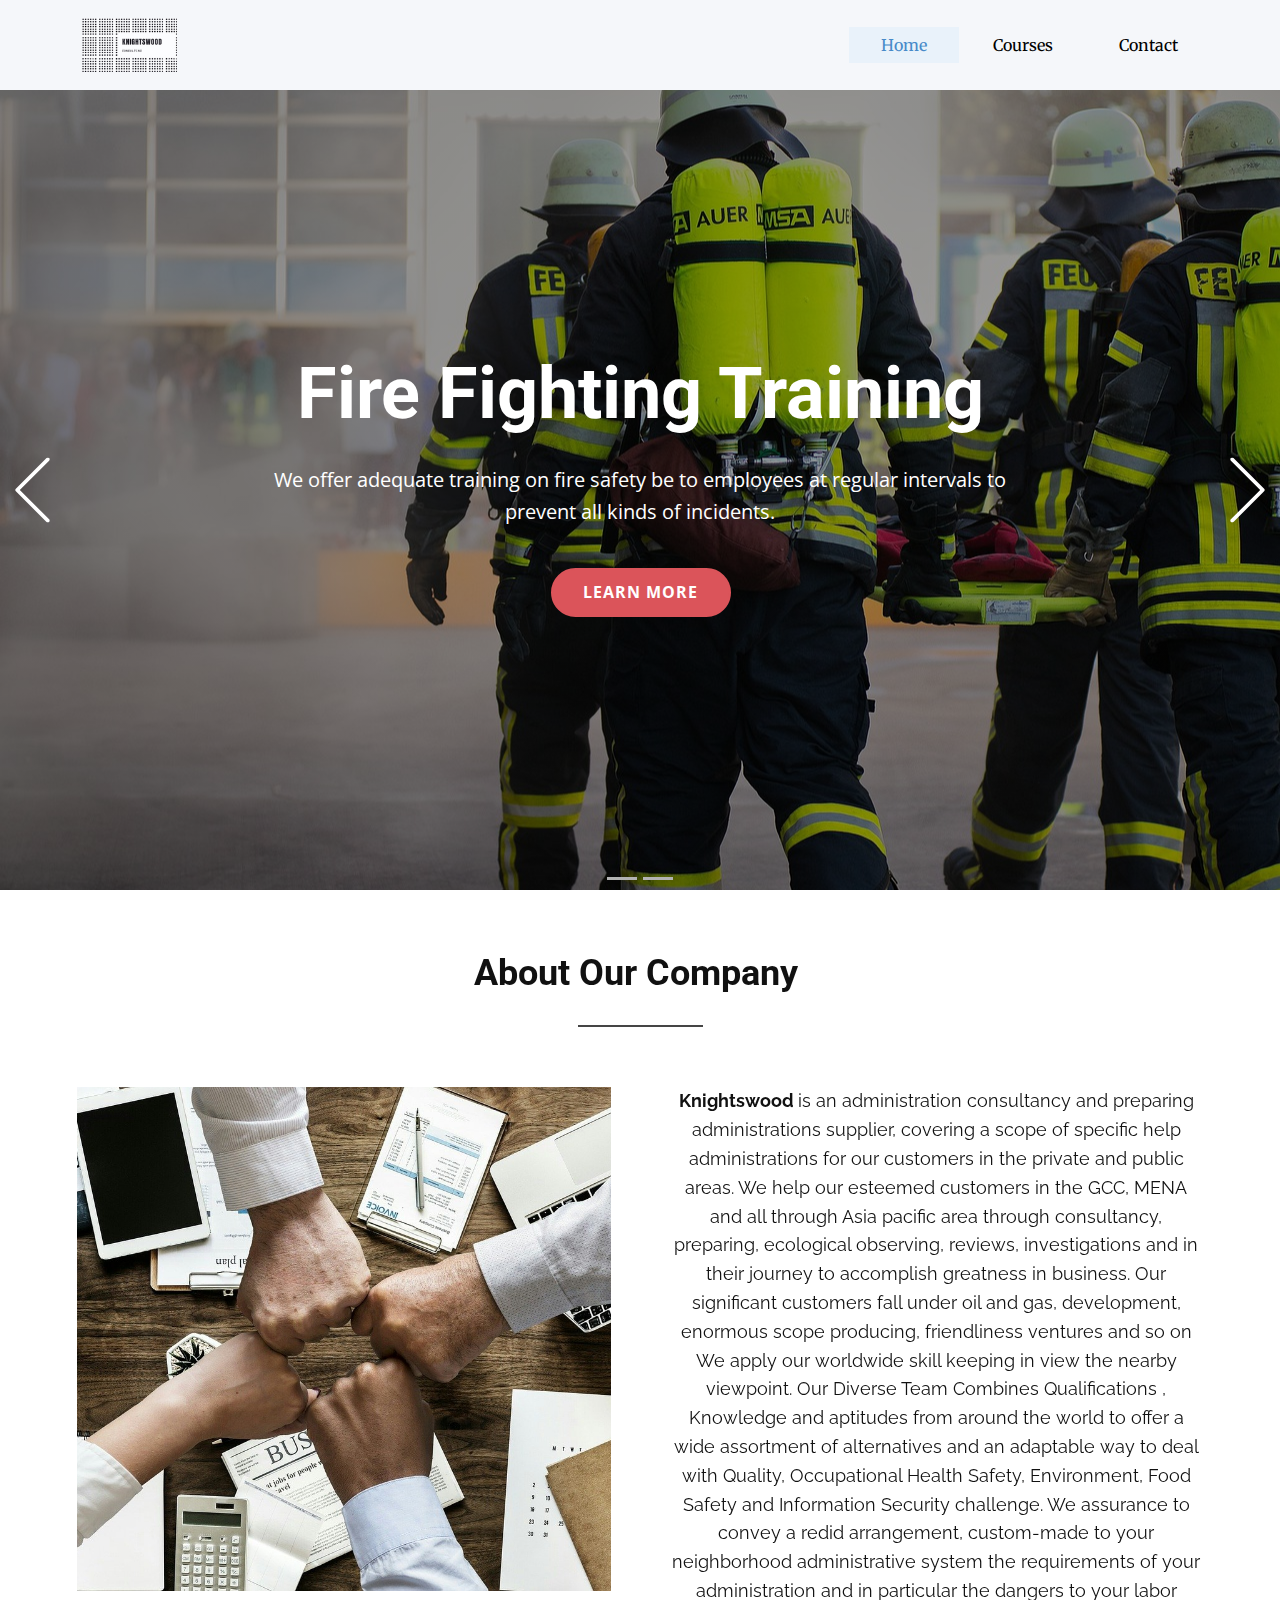
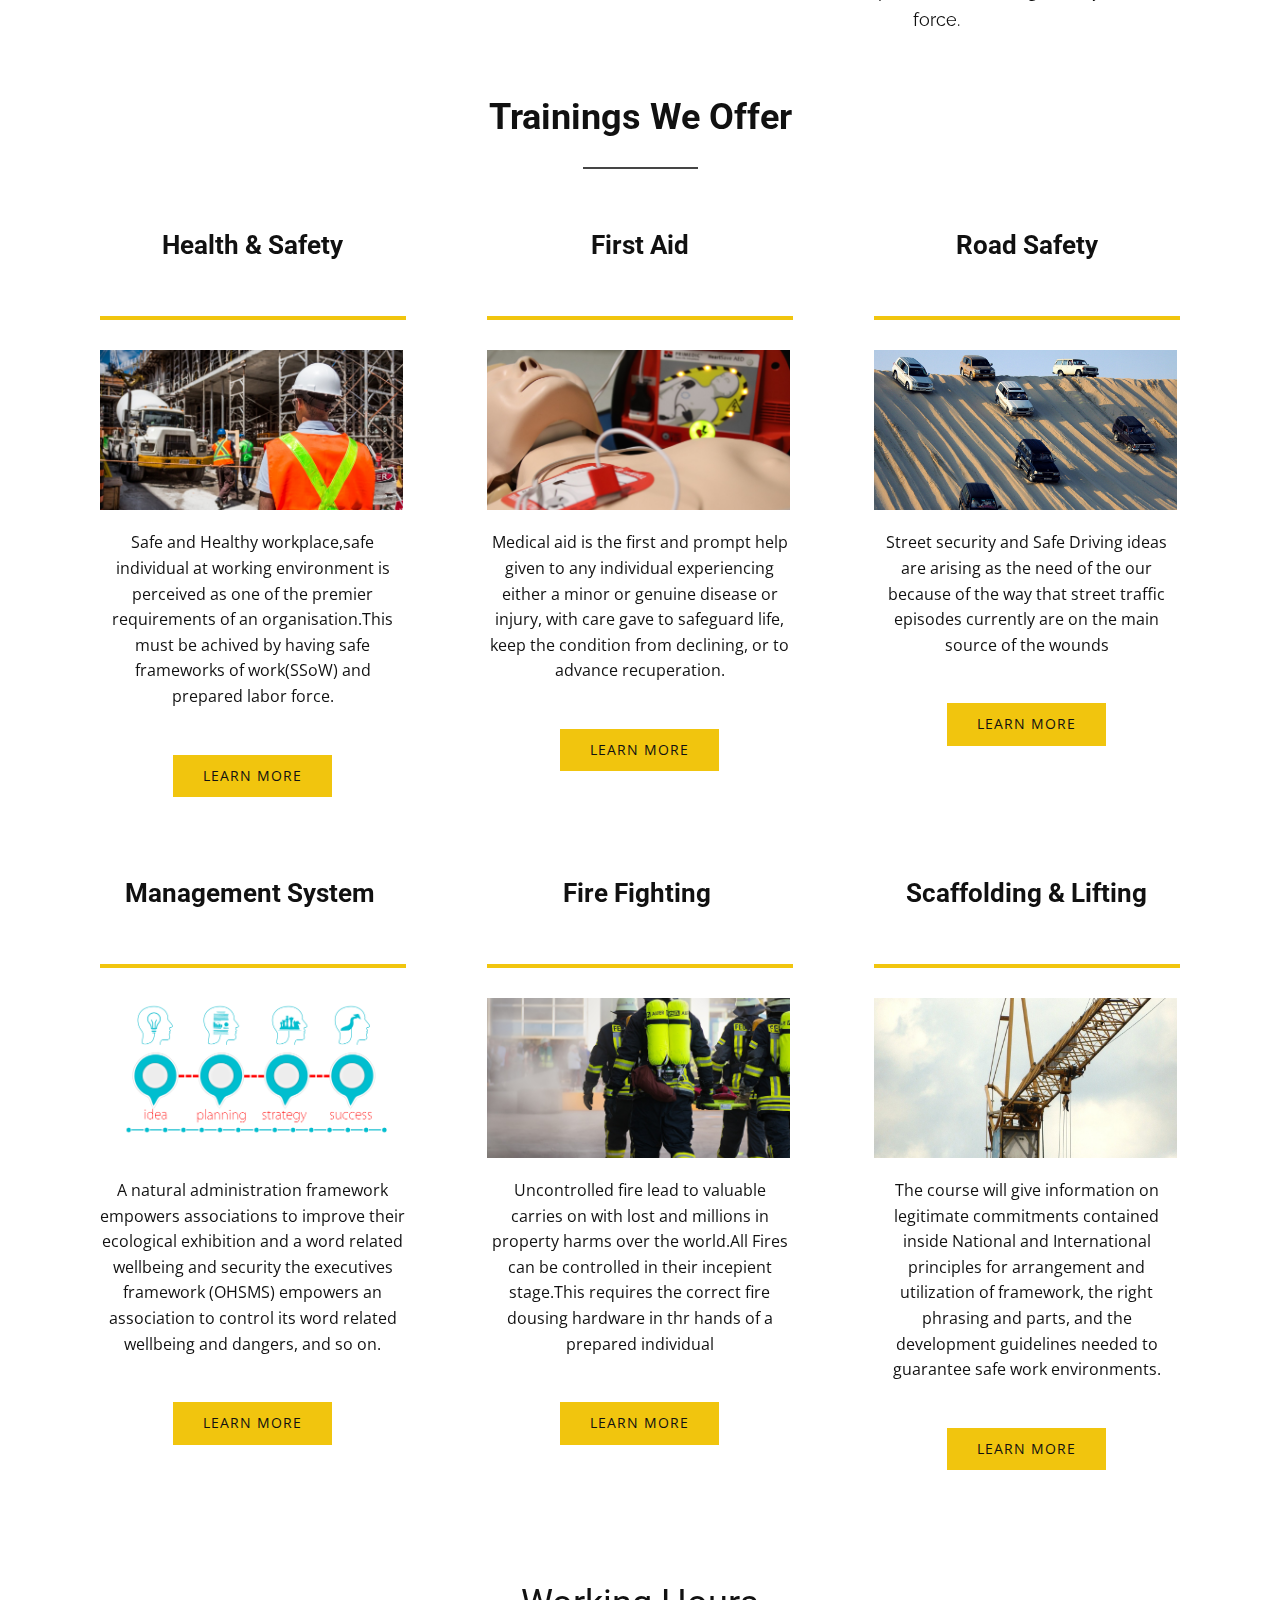
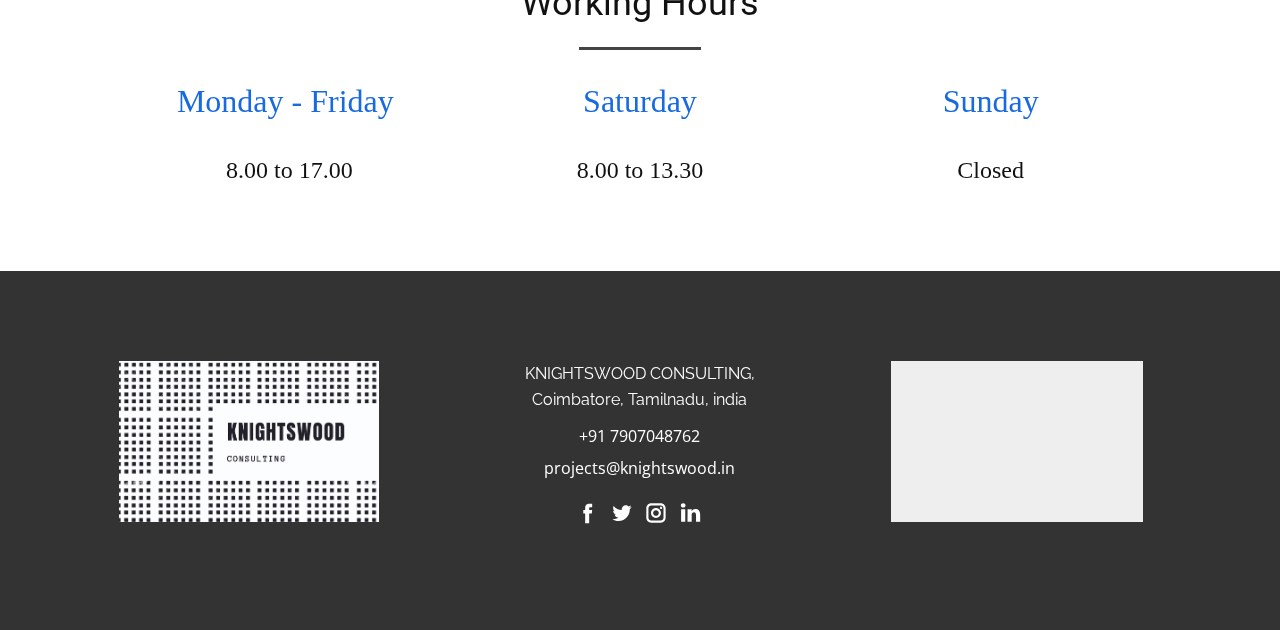
==== commit 3c6611b9: "Update index.html" ====
--- a/index.html
+++ b/index.html
@@ -240,7 +240,7 @@
                 <div class="u-container-layout u-valign-top-md u-valign-top-sm u-valign-top-xs u-container-layout-2">
                   <p class="u-align-center-lg u-align-center-md u-align-center-xl u-custom-font u-font-raleway u-text u-text-1">KNIGHTSWOOD CONSULTING,<br>Coimbatore, Tamilnadu, india
                   </p>
-                  <a href="tel:+91 422 240 1291" class="u-active-none u-btn u-button-style u-hover-none u-none u-text-white u-btn-1">+91 9876543210</a>
+                  <a href="tel:+91 422 240 1291" class="u-active-none u-btn u-button-style u-hover-none u-none u-text-white u-btn-1">+91 7907048762</a>
                   <a href="mailto:projects@knightswood.in" class="u-btn u-button-style u-none u-text-white u-btn-2">projects@knightswood.in</a>
                   <div class="u-social-icons u-spacing-10 u-social-icons-1">
                     <a class="u-social-url" target="_blank" href=""><span class="u-icon u-icon-circle u-social-facebook u-social-type-logo u-icon-1"><svg class="u-svg-link" preserveAspectRatio="xMidYMin slice" viewBox="0 0 112 112" style=""><use xmlns:xlink="http://www.w3.org/1999/xlink" xlink:href="#svg-7787"></use></svg><svg xmlns="http://www.w3.org/2000/svg" xmlns:xlink="http://www.w3.org/1999/xlink" version="1.1" xml:space="preserve" class="u-svg-content" viewBox="0 0 112 112" x="0px" y="0px" id="svg-7787"><path d="M75.5,28.8H65.4c-1.5,0-4,0.9-4,4.3v9.4h13.9l-1.5,15.8H61.4v45.1H42.8V58.3h-8.8V42.4h8.8V32.2 c0-7.4,3.4-18.8,18.8-18.8h13.8v15.4H75.5z"></path></svg></span>
